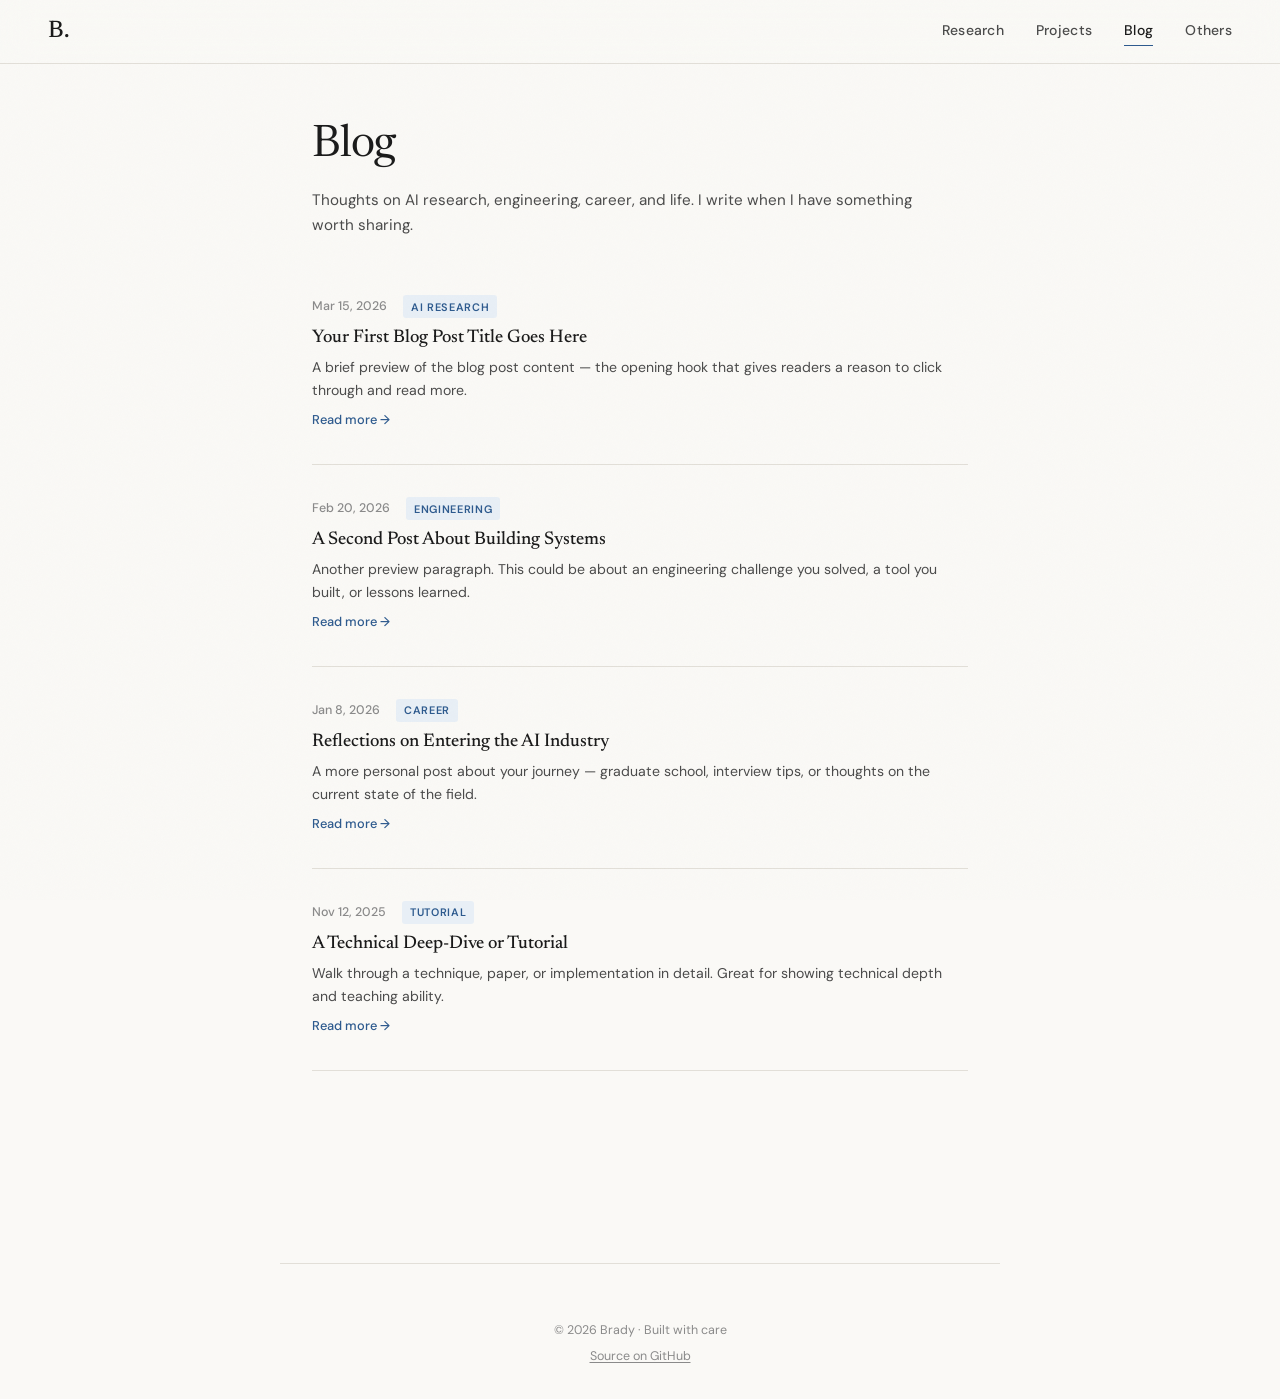
==== blog.html @ 0e578700 "Personal Webpage v1.0" ====
<!DOCTYPE html>
<html lang="en">
<head>
  <meta charset="UTF-8">
  <meta name="viewport" content="width=device-width, initial-scale=1.0">
  <title>Blog — Brady</title>
  <link rel="stylesheet" href="assets/css/style.css">
  <link rel="preconnect" href="https://fonts.googleapis.com">
  <link rel="preconnect" href="https://fonts.gstatic.com" crossorigin>
  <link href="https://fonts.googleapis.com/css2?family=Newsreader:ital,opsz,wght@0,6..72,300;0,6..72,400;0,6..72,500;1,6..72,300;1,6..72,400&family=DM+Sans:wght@300;400;500;600&display=swap" rel="stylesheet">
</head>
<body>
  <div class="grain"></div>
  <nav class="nav">
    <a href="index.html" class="nav-brand">B.</a>
    <div class="nav-links">
      <a href="research.html">Research</a>
      <a href="projects.html">Projects</a>
      <a href="blog.html" class="active">Blog</a>
      <a href="others.html">Others</a>
    </div>
    <button class="nav-toggle" aria-label="Menu"><span></span><span></span></button>
  </nav>

  <main class="page">
    <header class="page-header">
      <h1 class="page-title fade-in">Blog</h1>
      <p class="page-desc fade-in d1">Thoughts on AI research, engineering, career, and life. I write when I have something worth sharing.</p>
    </header>

    <section class="section">
      <div class="blog-list">
        <a href="#" class="blog-item fade-in">
          <div class="blog-meta">
            <time>Mar 15, 2026</time>
            <span class="blog-tag">AI Research</span>
          </div>
          <h3>Your First Blog Post Title Goes Here</h3>
          <p>A brief preview of the blog post content — the opening hook that gives readers a reason to click through and read more.</p>
          <span class="blog-read-more">Read more →</span>
        </a>
        <a href="#" class="blog-item fade-in">
          <div class="blog-meta">
            <time>Feb 20, 2026</time>
            <span class="blog-tag">Engineering</span>
          </div>
          <h3>A Second Post About Building Systems</h3>
          <p>Another preview paragraph. This could be about an engineering challenge you solved, a tool you built, or lessons learned.</p>
          <span class="blog-read-more">Read more →</span>
        </a>
        <a href="#" class="blog-item fade-in">
          <div class="blog-meta">
            <time>Jan 8, 2026</time>
            <span class="blog-tag">Career</span>
          </div>
          <h3>Reflections on Entering the AI Industry</h3>
          <p>A more personal post about your journey — graduate school, interview tips, or thoughts on the current state of the field.</p>
          <span class="blog-read-more">Read more →</span>
        </a>
        <a href="#" class="blog-item fade-in">
          <div class="blog-meta">
            <time>Nov 12, 2025</time>
            <span class="blog-tag">Tutorial</span>
          </div>
          <h3>A Technical Deep-Dive or Tutorial</h3>
          <p>Walk through a technique, paper, or implementation in detail. Great for showing technical depth and teaching ability.</p>
          <span class="blog-read-more">Read more →</span>
        </a>
      </div>
    </section>
  </main>

  <footer class="footer">
    <p>© 2026 Brady · Built with care</p>
    <p class="footer-sub"><a href="https://github.com/brady0127/brady0127.github.io" target="_blank">Source on GitHub</a></p>
  </footer>
  <script src="assets/js/main.js"></script>
</body>
</html>
---- assets/css/style.css ----
/* ============================================================
   Brady — Personal Academic Homepage
   Aesthetic: Refined minimalism with editorial warmth
   Typography: Newsreader (serif display) + DM Sans (clean body)
   ============================================================ */

:root {
  --bg:          #faf9f6;
  --bg-warm:     #f5f3ee;
  --ink:         #1a1a1a;
  --ink-soft:    #4a4a4a;
  --ink-muted:   #8a8a8a;
  --accent:      #2d5a8e;
  --accent-hover:#1d3f66;
  --accent-light:#e8eff6;
  --border:      #e2dfd8;
  --card-bg:     #ffffff;
  --card-shadow: 0 1px 3px rgba(0,0,0,0.04), 0 4px 12px rgba(0,0,0,0.03);
  --card-hover:  0 2px 8px rgba(0,0,0,0.06), 0 8px 24px rgba(0,0,0,0.05);
  --space-xs: 0.25rem;
  --space-sm: 0.5rem;
  --space-md: 1rem;
  --space-lg: 2rem;
  --space-xl: 3.5rem;
  --space-2xl: 6rem;
  --max-w: 720px;
  --nav-h: 64px;
  --ease: cubic-bezier(0.25, 0.46, 0.45, 0.94);
}

*, *::before, *::after { margin: 0; padding: 0; box-sizing: border-box; }

html {
  font-size: 16px;
  scroll-behavior: smooth;
  -webkit-font-smoothing: antialiased;
  -moz-osx-font-smoothing: grayscale;
}

body {
  font-family: 'DM Sans', -apple-system, BlinkMacSystemFont, sans-serif;
  background: var(--bg);
  color: var(--ink);
  line-height: 1.7;
  font-weight: 400;
  overflow-x: hidden;
}

.grain {
  position: fixed;
  inset: 0;
  pointer-events: none;
  z-index: 9999;
  opacity: 0.025;
  background-image: url("data:image/svg+xml,%3Csvg viewBox='0 0 256 256' xmlns='http://www.w3.org/2000/svg'%3E%3Cfilter id='n'%3E%3CfeTurbulence type='fractalNoise' baseFrequency='0.85' numOctaves='4' stitchTiles='stitch'/%3E%3C/filter%3E%3Crect width='100%25' height='100%25' filter='url(%23n)'/%3E%3C/svg%3E");
  background-size: 200px;
}

a { color: var(--accent); text-decoration: none; transition: color 0.2s var(--ease); }
a:hover { color: var(--accent-hover); }
::selection { background: var(--accent); color: #fff; }
img { max-width: 100%; display: block; }

/* ---- Navigation ---- */
.nav {
  position: fixed; top: 0; left: 0; right: 0;
  height: var(--nav-h);
  display: flex; align-items: center; justify-content: space-between;
  padding: 0 clamp(1.5rem, 4vw, 3rem);
  background: rgba(250, 249, 246, 0.85);
  backdrop-filter: blur(16px);
  -webkit-backdrop-filter: blur(16px);
  border-bottom: 1px solid var(--border);
  z-index: 1000;
}
.nav-brand {
  font-family: 'Newsreader', Georgia, serif;
  font-size: 1.5rem; font-weight: 500;
  color: var(--ink); letter-spacing: -0.02em;
}
.nav-brand:hover { color: var(--accent); }
.nav-links { display: flex; gap: 2rem; }
.nav-links a {
  font-size: 0.875rem; font-weight: 500;
  color: var(--ink-soft); letter-spacing: 0.02em;
  position: relative; padding-bottom: 2px;
}
.nav-links a::after {
  content: ''; position: absolute; bottom: -2px; left: 0;
  width: 0; height: 1.5px; background: var(--accent);
  transition: width 0.3s var(--ease);
}
.nav-links a:hover, .nav-links a.active { color: var(--ink); }
.nav-links a:hover::after, .nav-links a.active::after { width: 100%; }

.nav-toggle {
  display: none; background: none; border: none;
  cursor: pointer; width: 24px; height: 20px; position: relative;
}
.nav-toggle span {
  display: block; width: 100%; height: 2px;
  background: var(--ink); position: absolute; left: 0;
  transition: 0.3s var(--ease);
}
.nav-toggle span:first-child { top: 4px; }
.nav-toggle span:last-child { bottom: 4px; }

/* ---- Main Layout ---- */
main {
  max-width: var(--max-w); margin: 0 auto;
  padding: calc(var(--nav-h) + var(--space-xl)) clamp(1.5rem, 4vw, 2rem) var(--space-2xl);
}
.page {
  max-width: var(--max-w); margin: 0 auto;
  padding: calc(var(--nav-h) + var(--space-xl)) clamp(1.5rem, 4vw, 2rem) var(--space-2xl);
}

/* ---- Hero ---- */
.hero { margin-bottom: var(--space-2xl); }
.hero-content { display: flex; align-items: flex-start; gap: var(--space-xl); }
.hero-text { flex: 1; }
.hero-greeting {
  font-size: 0.875rem; font-weight: 500; color: var(--ink-muted);
  letter-spacing: 0.08em; text-transform: uppercase; margin-bottom: var(--space-xs);
}
.hero-name {
  font-family: 'Newsreader', Georgia, serif;
  font-size: clamp(2.5rem, 6vw, 3.5rem); font-weight: 400;
  letter-spacing: -0.03em; line-height: 1.1; color: var(--ink);
  margin-bottom: var(--space-sm);
}
.hero-tagline {
  font-size: 1.05rem; color: var(--ink-soft); font-weight: 300;
  letter-spacing: 0.02em; margin-bottom: var(--space-lg);
}
.hero-bio {
  font-size: 0.95rem; color: var(--ink-soft); line-height: 1.75;
  margin-bottom: var(--space-md);
}

/* Social Icons */
.social-icons { display: flex; gap: 1rem; margin-top: var(--space-lg); }
.social-icons a {
  display: flex; align-items: center; justify-content: center;
  width: 38px; height: 38px; border-radius: 8px;
  color: var(--ink-soft); background: var(--bg-warm);
  transition: all 0.25s var(--ease);
}
.social-icons a:hover {
  color: var(--accent); background: var(--accent-light);
  transform: translateY(-2px);
}
.social-icons svg { width: 18px; height: 18px; }

/* Portrait */
.hero-portrait { flex-shrink: 0; }
.portrait-frame {
  width: 180px; height: 220px; border-radius: 12px;
  overflow: hidden; border: 1px solid var(--border); background: var(--bg-warm);
}
.portrait-frame img { width: 100%; height: 100%; object-fit: cover; }
.portrait-placeholder {
  width: 100%; height: 100%; display: flex; align-items: center;
  justify-content: center; font-size: 0.85rem; color: var(--ink-muted);
  text-align: center; font-style: italic;
}

/* ---- Sections ---- */
.section { margin-bottom: var(--space-2xl); }
.section-title {
  font-family: 'Newsreader', Georgia, serif;
  font-size: 1.35rem; font-weight: 400; color: var(--ink);
  letter-spacing: -0.01em; margin-bottom: var(--space-lg);
  padding-bottom: var(--space-sm); border-bottom: 1px solid var(--border);
}

/* ---- News ---- */
.news-list { display: flex; flex-direction: column; gap: var(--space-sm); }
.news-item { display: flex; gap: var(--space-lg); padding: var(--space-sm) 0; font-size: 0.9rem; line-height: 1.6; }
.news-date { flex-shrink: 0; width: 80px; color: var(--ink-muted); font-weight: 500; font-size: 0.8rem; letter-spacing: 0.02em; }
.news-text { color: var(--ink-soft); }

/* ---- Publications ---- */
.pub-list { display: flex; flex-direction: column; gap: var(--space-lg); }
.pub-item {
  padding-left: var(--space-md); border-left: 2px solid var(--border);
  transition: border-color 0.3s var(--ease);
}
.pub-item:hover { border-left-color: var(--accent); }
.pub-title {
  font-family: 'Newsreader', Georgia, serif;
  font-size: 1.05rem; font-weight: 500; color: var(--ink);
  line-height: 1.4; margin-bottom: 0.2rem;
}
.pub-authors { font-size: 0.85rem; color: var(--ink-soft); margin-bottom: 0.15rem; }
.pub-venue { font-size: 0.8rem; color: var(--ink-muted); }
.pub-venue a, .pub-links a { font-weight: 500; }
.pub-links { font-size: 0.8rem; color: var(--ink-muted); margin-top: 0.2rem; }
.pub-abstract {
  font-size: 0.83rem; color: var(--ink-muted); margin-top: 0.35rem;
  font-style: italic; line-height: 1.6;
}
.year-label {
  font-family: 'Newsreader', Georgia, serif;
  font-size: 1.15rem; font-weight: 400; color: var(--ink-muted);
  margin-bottom: var(--space-md); letter-spacing: 0.02em;
}

.see-more {
  display: inline-block; margin-top: var(--space-lg);
  font-size: 0.85rem; font-weight: 500; letter-spacing: 0.02em;
}

/* ---- Project Cards (Home) ---- */
.project-grid { display: grid; grid-template-columns: repeat(auto-fit, minmax(280px, 1fr)); gap: var(--space-md); }
.project-card {
  display: block; padding: var(--space-lg); background: var(--card-bg);
  border: 1px solid var(--border); border-radius: 10px;
  transition: all 0.3s var(--ease); color: var(--ink); text-decoration: none;
}
.project-card:hover {
  border-color: var(--accent); box-shadow: var(--card-hover);
  transform: translateY(-2px); color: var(--ink);
}
.project-card .project-tag {
  font-size: 0.7rem; font-weight: 600; color: var(--accent);
  text-transform: uppercase; letter-spacing: 0.08em;
}
.project-card h3 {
  font-family: 'Newsreader', Georgia, serif;
  font-size: 1.1rem; font-weight: 500; margin: 0.4rem 0 0.5rem;
}
.project-card p { font-size: 0.85rem; color: var(--ink-soft); line-height: 1.6; margin-bottom: 0.75rem; }
.project-tech { font-size: 0.75rem; color: var(--ink-muted); font-weight: 500; }

/* ---- Project Cards (Full Page) ---- */
.project-grid-full { display: grid; grid-template-columns: 1fr; gap: var(--space-lg); }
.project-card-full {
  padding: var(--space-lg); background: var(--card-bg);
  border: 1px solid var(--border); border-radius: 10px;
  transition: all 0.3s var(--ease);
}
.project-card-full:hover { border-color: var(--accent); box-shadow: var(--card-hover); }
.project-card-header { display: flex; align-items: center; justify-content: space-between; margin-bottom: var(--space-sm); }
.project-card-full h3 {
  font-family: 'Newsreader', Georgia, serif;
  font-size: 1.2rem; font-weight: 500; margin-bottom: var(--space-sm);
}
.project-desc { font-size: 0.9rem; color: var(--ink-soft); line-height: 1.7; margin-bottom: var(--space-md); }
.project-tech-tags { display: flex; flex-wrap: wrap; gap: 0.4rem; margin-bottom: var(--space-md); }
.project-tech-tags span {
  font-size: 0.72rem; font-weight: 500; padding: 0.2rem 0.6rem;
  background: var(--bg-warm); border-radius: 4px; color: var(--ink-soft); letter-spacing: 0.02em;
}
.project-links { display: flex; gap: var(--space-md); font-size: 0.8rem; font-weight: 500; }
.project-gh-link { color: var(--ink-muted); display: flex; align-items: center; }
.project-gh-link:hover { color: var(--accent); }
.project-gh-link svg { width: 20px; height: 20px; }

/* ---- Blog List ---- */
.blog-list { display: flex; flex-direction: column; }
.blog-item {
  display: block; padding: var(--space-lg) 0;
  border-bottom: 1px solid var(--border);
  color: var(--ink); text-decoration: none; transition: all 0.2s var(--ease);
}
.blog-item:first-child { padding-top: 0; }
.blog-item:hover h3 { color: var(--accent); }
.blog-meta { display: flex; align-items: center; gap: var(--space-md); margin-bottom: var(--space-sm); }
.blog-meta time { font-size: 0.78rem; color: var(--ink-muted); font-weight: 500; }
.blog-tag {
  font-size: 0.68rem; font-weight: 600; color: var(--accent);
  background: var(--accent-light); padding: 0.15rem 0.5rem;
  border-radius: 3px; text-transform: uppercase; letter-spacing: 0.06em;
}
.blog-item h3 {
  font-family: 'Newsreader', Georgia, serif;
  font-size: 1.15rem; font-weight: 500; margin-bottom: 0.3rem;
  transition: color 0.2s var(--ease); line-height: 1.35;
}
.blog-item p { font-size: 0.88rem; color: var(--ink-soft); line-height: 1.65; }
.blog-read-more { display: inline-block; margin-top: 0.4rem; font-size: 0.8rem; font-weight: 500; color: var(--accent); }

/* ---- Others / Misc ---- */
.misc-list { display: flex; flex-direction: column; gap: var(--space-sm); }
.misc-item { display: flex; gap: var(--space-lg); padding: var(--space-sm) 0; }
.misc-date { flex-shrink: 0; width: 80px; font-size: 0.8rem; font-weight: 500; color: var(--ink-muted); }
.misc-title { font-size: 0.92rem; color: var(--ink); font-weight: 400; }
.misc-detail { font-size: 0.8rem; color: var(--ink-muted); margin-top: 0.15rem; }
.reading-grid { display: grid; grid-template-columns: repeat(auto-fill, minmax(200px, 1fr)); gap: var(--space-md); }
.reading-item { padding: var(--space-md); background: var(--card-bg); border: 1px solid var(--border); border-radius: 8px; }
.reading-title {
  font-family: 'Newsreader', Georgia, serif;
  font-size: 0.95rem; font-weight: 500; color: var(--ink); margin-bottom: 0.15rem;
}
.reading-author { font-size: 0.8rem; color: var(--ink-muted); }

/* ---- Page Header ---- */
.page-header { margin-bottom: var(--space-xl); }
.page-title {
  font-family: 'Newsreader', Georgia, serif;
  font-size: clamp(2rem, 5vw, 2.8rem); font-weight: 400;
  letter-spacing: -0.02em; line-height: 1.15; margin-bottom: var(--space-md);
}
.page-desc { font-size: 0.95rem; color: var(--ink-soft); line-height: 1.7; max-width: 600px; }
.inline-link { font-weight: 500; text-decoration: underline; text-underline-offset: 3px; }

/* ---- Footer ---- */
.footer {
  max-width: var(--max-w); margin: 0 auto;
  padding: var(--space-xl) clamp(1.5rem, 4vw, 2rem) var(--space-lg);
  border-top: 1px solid var(--border); text-align: center;
  font-size: 0.78rem; color: var(--ink-muted);
}
.footer-sub { margin-top: 0.3rem; }
.footer a { color: var(--ink-muted); text-decoration: underline; text-underline-offset: 2px; }
.footer a:hover { color: var(--accent); }

/* ---- Animations ---- */
.fade-in {
  opacity: 0; transform: translateY(16px);
  animation: fadeUp 0.6s var(--ease) forwards;
}
.d1 { animation-delay: 0.08s; }
.d2 { animation-delay: 0.16s; }
.d3 { animation-delay: 0.24s; }
.d4 { animation-delay: 0.32s; }
.d5 { animation-delay: 0.4s; }
@keyframes fadeUp { to { opacity: 1; transform: translateY(0); } }

/* ---- Responsive ---- */
@media (max-width: 768px) {
  .nav-links { display: none; }
  .nav-links.open {
    display: flex; flex-direction: column; position: fixed;
    top: var(--nav-h); left: 0; right: 0; background: var(--bg);
    border-bottom: 1px solid var(--border);
    padding: var(--space-lg) clamp(1.5rem, 4vw, 3rem);
    gap: var(--space-md); z-index: 999;
  }
  .nav-toggle { display: block; }
  .hero-content { flex-direction: column-reverse; gap: var(--space-lg); }
  .portrait-frame { width: 140px; height: 170px; }
  .news-item { flex-direction: column; gap: 0.15rem; }
  .news-date { width: auto; }
  .misc-item { flex-direction: column; gap: 0.15rem; }
  .misc-date { width: auto; }
  .project-grid { grid-template-columns: 1fr; }
  .reading-grid { grid-template-columns: 1fr 1fr; }
}
@media (max-width: 480px) {
  .reading-grid { grid-template-columns: 1fr; }
}
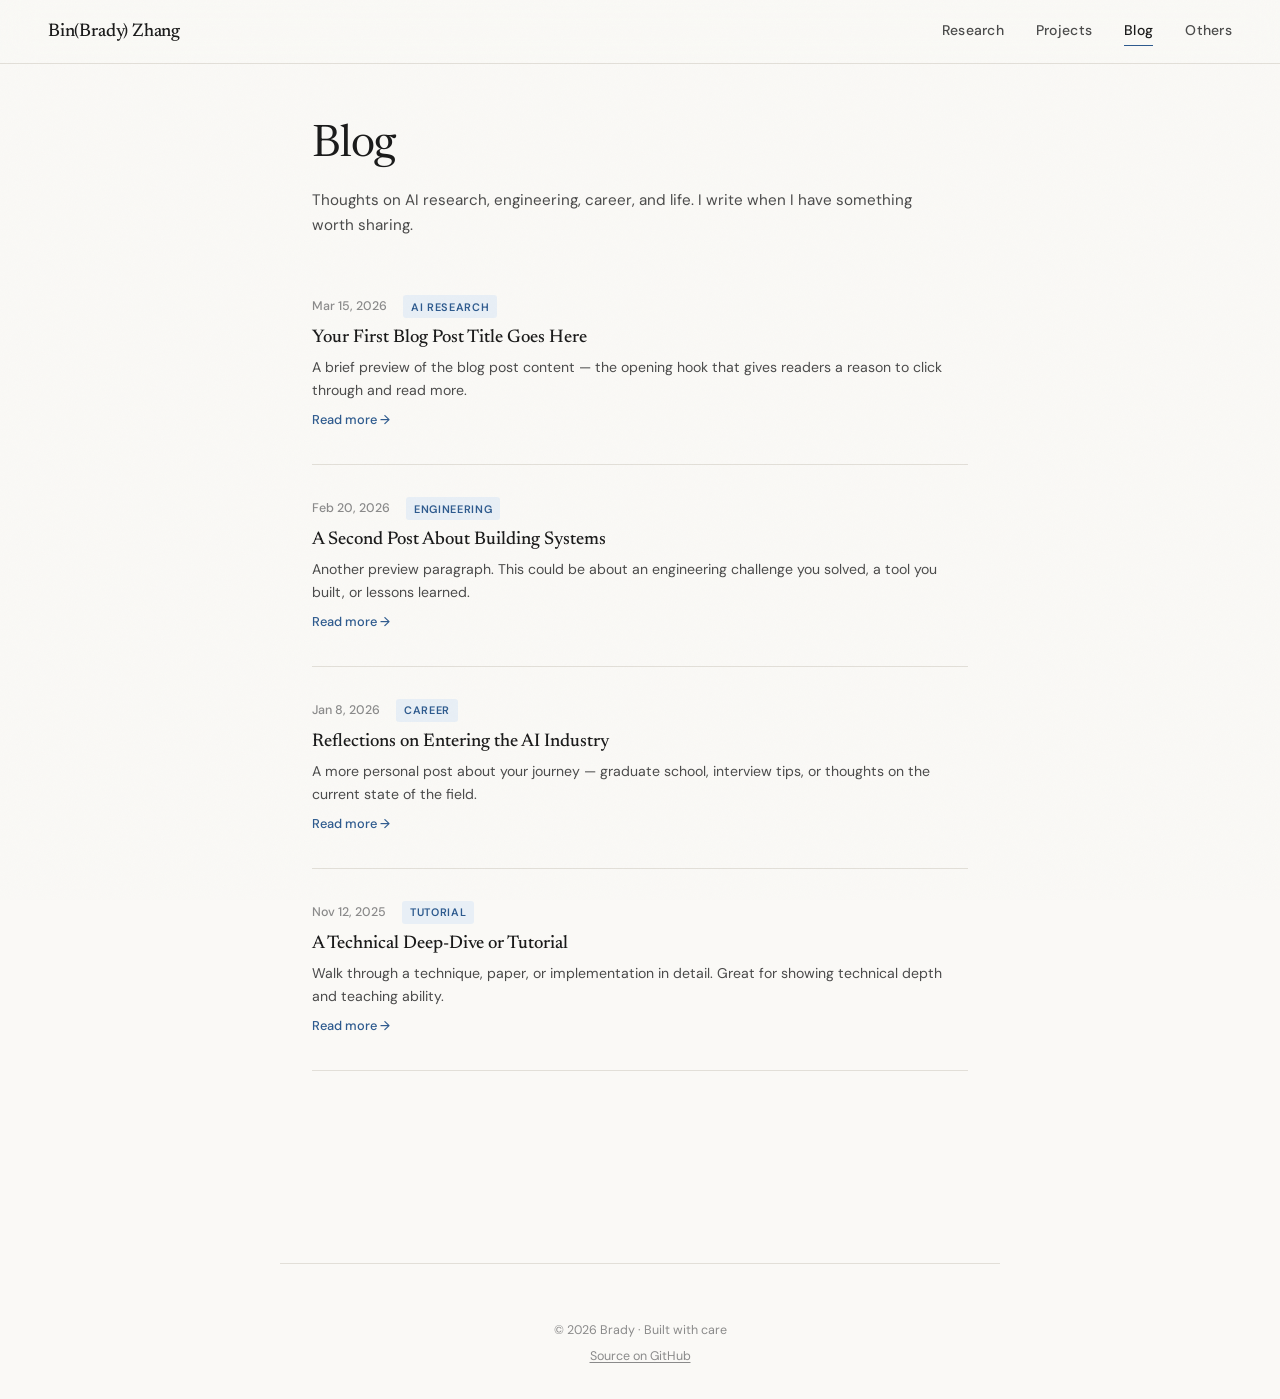
==== commit 9cea218f: "Update header brand to full name and add favicon - Replace "B." with "Bin(Brady) Zhang" in nav-brand" ====
--- a/blog.html
+++ b/blog.html
@@ -3,7 +3,8 @@
 <head>
   <meta charset="UTF-8">
   <meta name="viewport" content="width=device-width, initial-scale=1.0">
-  <title>Blog — Brady</title>
+  <title>Blog — Bin(Brady) Zhang</title>
+  <link rel="icon" type="image/svg+xml" href="favicon.svg">
   <link rel="stylesheet" href="assets/css/style.css">
   <link rel="preconnect" href="https://fonts.googleapis.com">
   <link rel="preconnect" href="https://fonts.gstatic.com" crossorigin>
@@ -12,7 +13,7 @@
 <body>
   <div class="grain"></div>
   <nav class="nav">
-    <a href="index.html" class="nav-brand">B.</a>
+    <a href="index.html" class="nav-brand">Bin(Brady) Zhang</a>
     <div class="nav-links">
       <a href="research.html">Research</a>
       <a href="projects.html">Projects</a>
--- a/assets/css/style.css
+++ b/assets/css/style.css
@@ -75,8 +75,9 @@
 }
 .nav-brand {
   font-family: 'Newsreader', Georgia, serif;
-  font-size: 1.5rem; font-weight: 500;
-  color: var(--ink); letter-spacing: -0.02em;
+  font-size: 1.15rem; font-weight: 500;
+  color: var(--ink); letter-spacing: -0.01em;
+  white-space: nowrap;
 }
 .nav-brand:hover { color: var(--accent); }
 .nav-links { display: flex; gap: 2rem; }
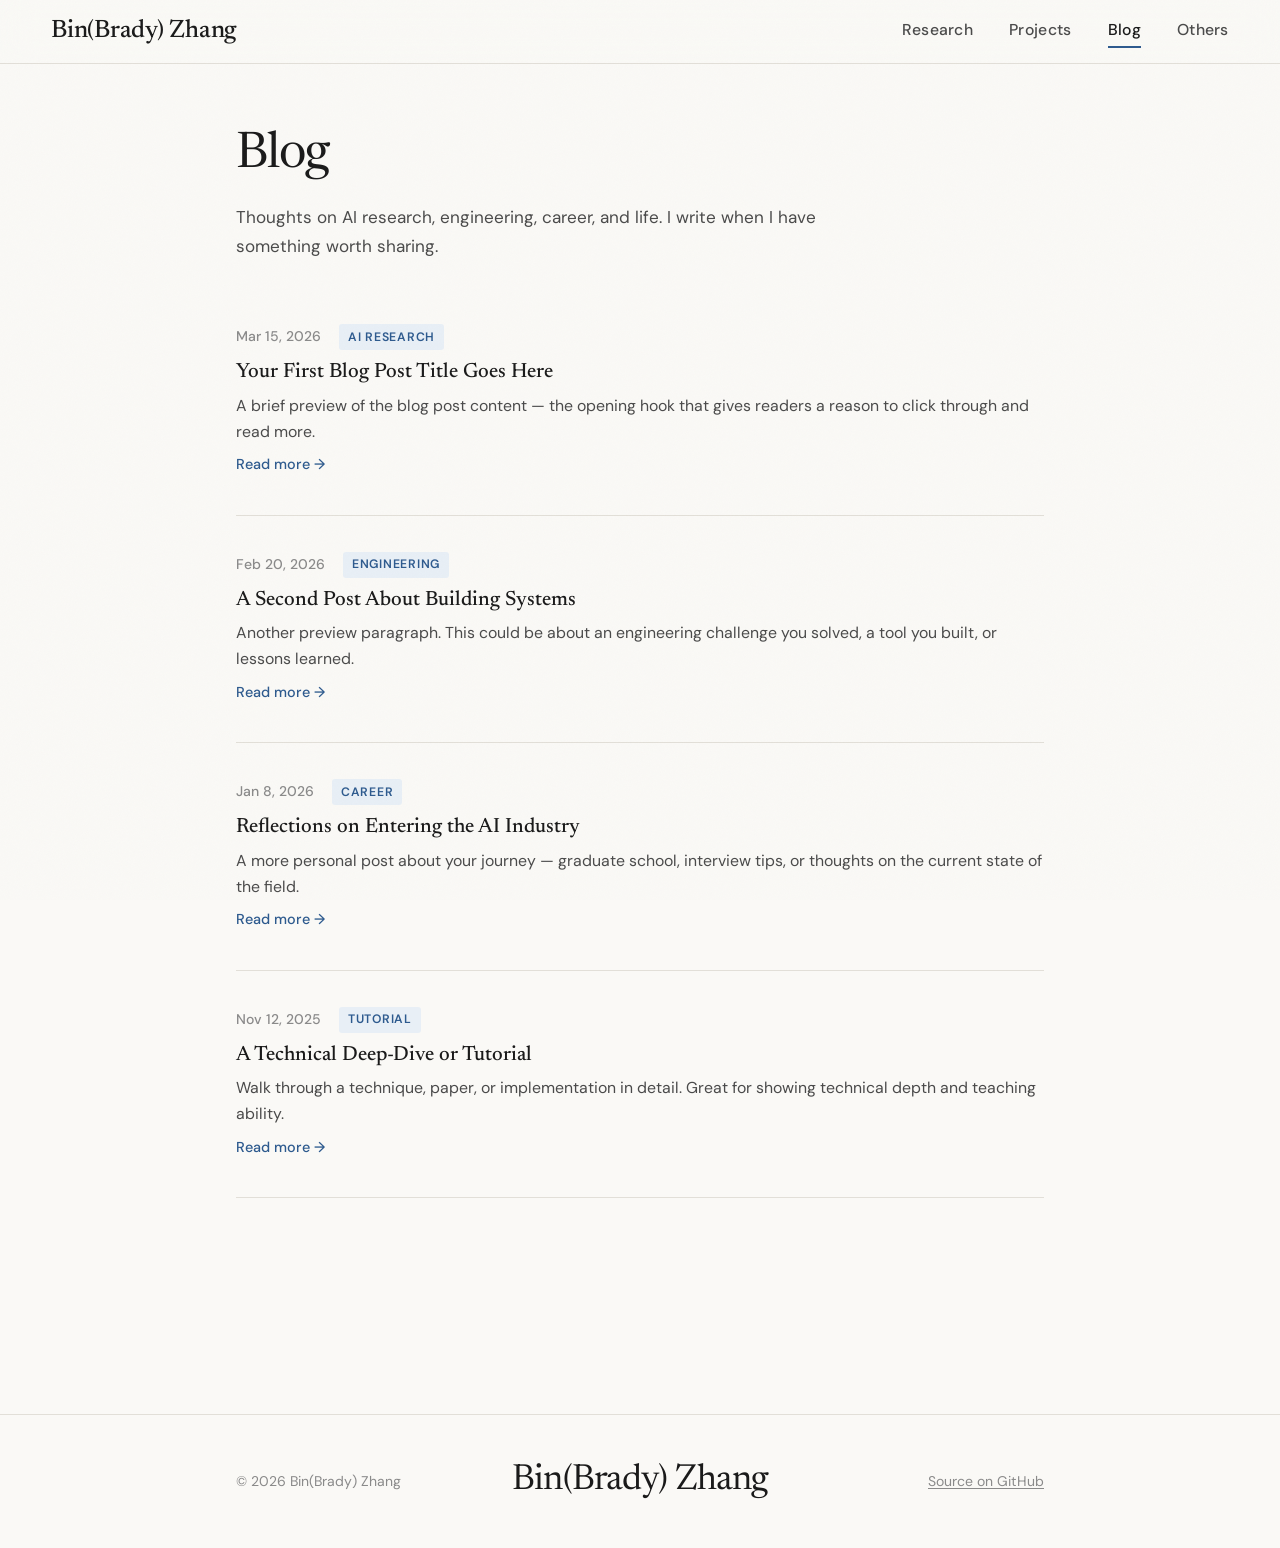
==== commit ad98cb50: "Refine favicon, layout width, font sizes, social icons, and footer - Favicon: use dominant-baseline=" ====
--- a/blog.html
+++ b/blog.html
@@ -72,8 +72,15 @@
   </main>
 
   <footer class="footer">
-    <p>© 2026 Brady · Built with care</p>
-    <p class="footer-sub"><a href="https://github.com/brady0127/brady0127.github.io" target="_blank">Source on GitHub</a></p>
+    <div class="footer-inner">
+      <div class="footer-left">
+        <p>© 2026 Bin(Brady) Zhang</p>
+      </div>
+      <div class="footer-center">Bin(Brady) Zhang</div>
+      <div class="footer-right">
+        <p><a href="https://github.com/brady0127/brady0127.github.io" target="_blank">Source on GitHub</a></p>
+      </div>
+    </div>
   </footer>
   <script src="assets/js/main.js"></script>
 </body>
--- a/assets/css/style.css
+++ b/assets/css/style.css
@@ -23,7 +23,7 @@
   --space-lg: 2rem;
   --space-xl: 3.5rem;
   --space-2xl: 6rem;
-  --max-w: 720px;
+  --max-w: 880px;
   --nav-h: 64px;
   --ease: cubic-bezier(0.25, 0.46, 0.45, 0.94);
 }
@@ -31,7 +31,7 @@
 *, *::before, *::after { margin: 0; padding: 0; box-sizing: border-box; }
 
 html {
-  font-size: 16px;
+  font-size: 18px;
   scroll-behavior: smooth;
   -webkit-font-smoothing: antialiased;
   -moz-osx-font-smoothing: grayscale;
@@ -75,7 +75,7 @@
 }
 .nav-brand {
   font-family: 'Newsreader', Georgia, serif;
-  font-size: 1.15rem; font-weight: 500;
+  font-size: 1.4rem; font-weight: 500;
   color: var(--ink); letter-spacing: -0.01em;
   white-space: nowrap;
 }
@@ -143,7 +143,7 @@
 .social-icons { display: flex; gap: 1rem; margin-top: var(--space-lg); }
 .social-icons a {
   display: flex; align-items: center; justify-content: center;
-  width: 38px; height: 38px; border-radius: 8px;
+  width: 2.375rem; height: 2.375rem; border-radius: 8px;
   color: var(--ink-soft); background: var(--bg-warm);
   transition: all 0.25s var(--ease);
 }
@@ -151,12 +151,12 @@
   color: var(--accent); background: var(--accent-light);
   transform: translateY(-2px);
 }
-.social-icons svg { width: 18px; height: 18px; }
+.social-icons svg { width: 1.125rem; height: 1.125rem; }
 
 /* Portrait */
 .hero-portrait { flex-shrink: 0; }
 .portrait-frame {
-  width: 180px; height: 220px; border-radius: 12px;
+  width: 11.25rem; height: 13.75rem; border-radius: 12px;
   overflow: hidden; border: 1px solid var(--border); background: var(--bg-warm);
 }
 .portrait-frame img { width: 100%; height: 100%; object-fit: cover; }
@@ -308,12 +308,23 @@
 
 /* ---- Footer ---- */
 .footer {
+  border-top: 1px solid var(--border);
+  font-size: 0.78rem; color: var(--ink-muted);
+}
+.footer-inner {
   max-width: var(--max-w); margin: 0 auto;
-  padding: var(--space-xl) clamp(1.5rem, 4vw, 2rem) var(--space-lg);
-  border-top: 1px solid var(--border); text-align: center;
-  font-size: 0.78rem; color: var(--ink-muted);
-}
-.footer-sub { margin-top: 0.3rem; }
+  padding: var(--space-lg) clamp(1.5rem, 4vw, 2rem);
+  display: grid; grid-template-columns: 1fr auto 1fr;
+  align-items: center; gap: var(--space-md);
+}
+.footer-left { text-align: left; }
+.footer-center {
+  font-family: 'Newsreader', Georgia, serif;
+  font-size: 2rem; font-weight: 400;
+  color: var(--ink); letter-spacing: -0.02em;
+  white-space: nowrap; text-align: center;
+}
+.footer-right { text-align: right; }
 .footer a { color: var(--ink-muted); text-decoration: underline; text-underline-offset: 2px; }
 .footer a:hover { color: var(--accent); }
 
@@ -348,6 +359,9 @@
   .misc-date { width: auto; }
   .project-grid { grid-template-columns: 1fr; }
   .reading-grid { grid-template-columns: 1fr 1fr; }
+  .footer-inner { grid-template-columns: 1fr; text-align: center; }
+  .footer-left, .footer-right { text-align: center; }
+  .footer-center { font-size: 1.5rem; }
 }
 @media (max-width: 480px) {
   .reading-grid { grid-template-columns: 1fr; }
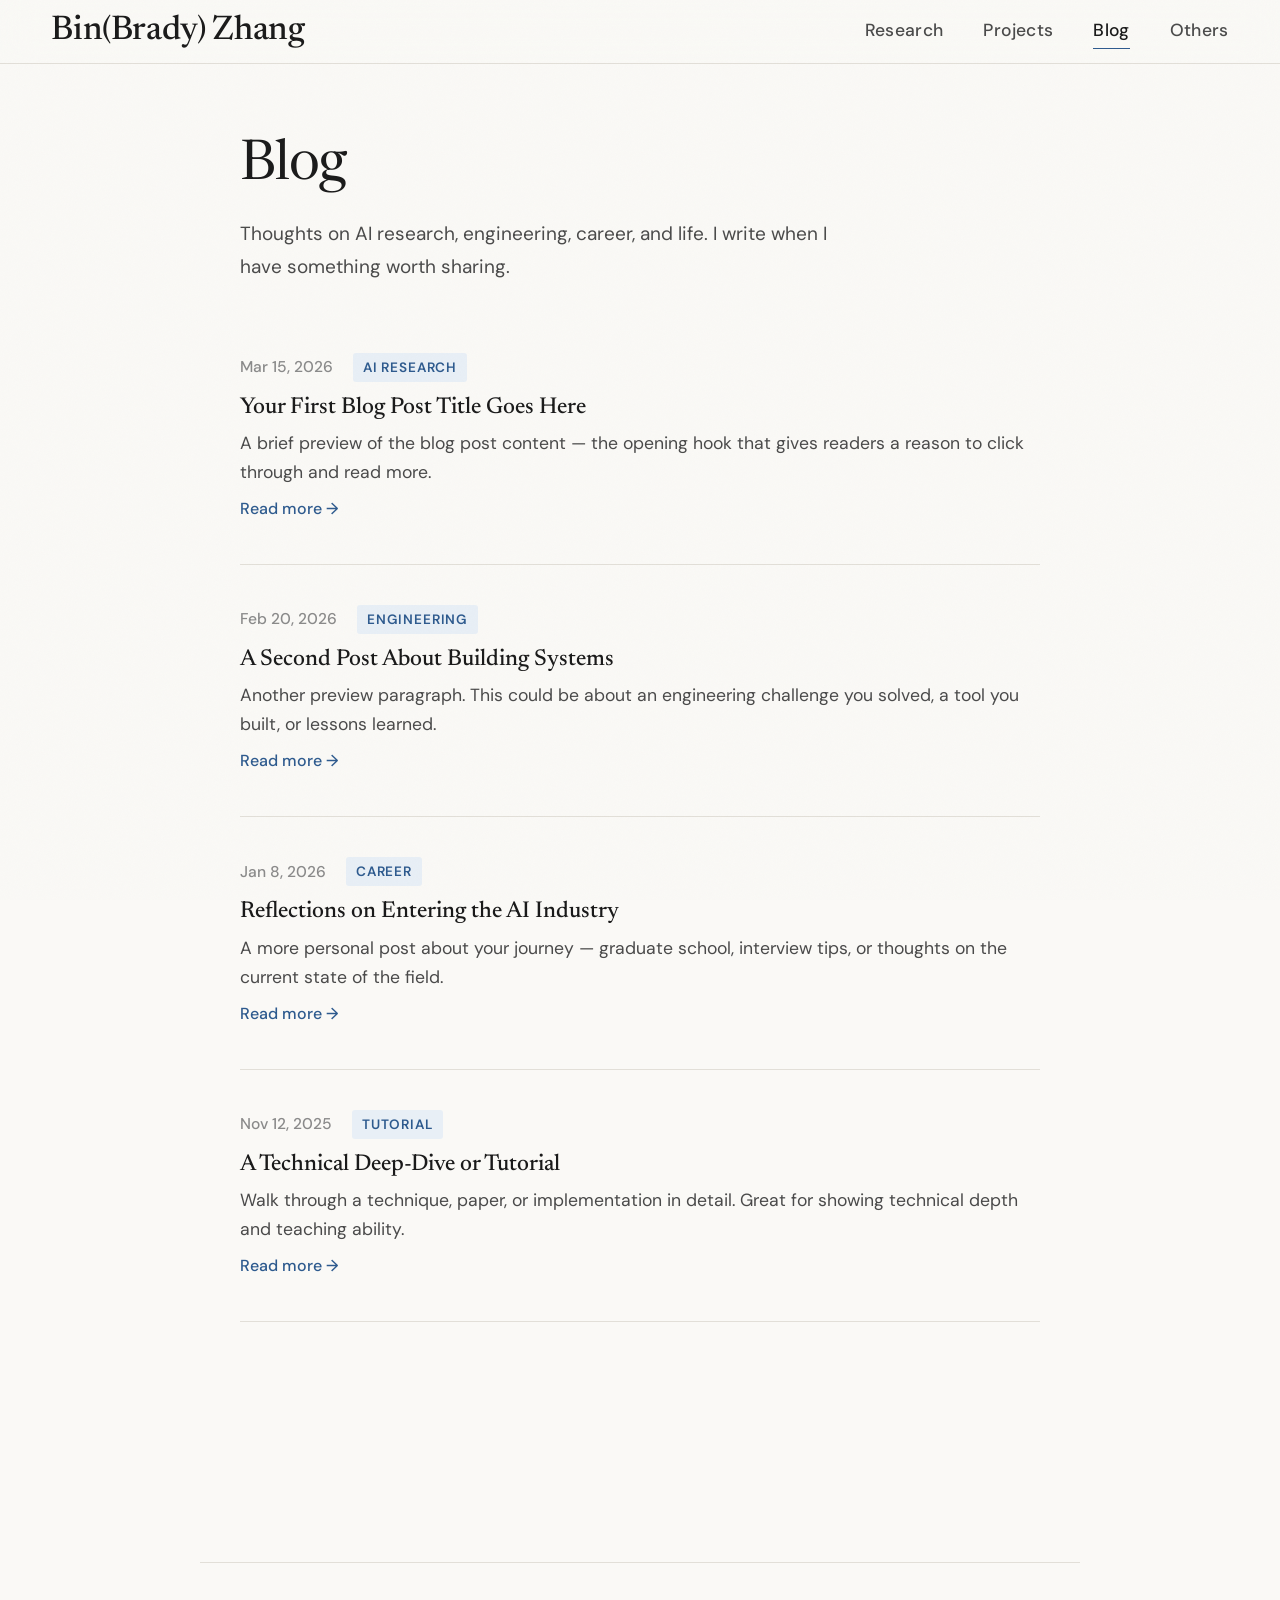
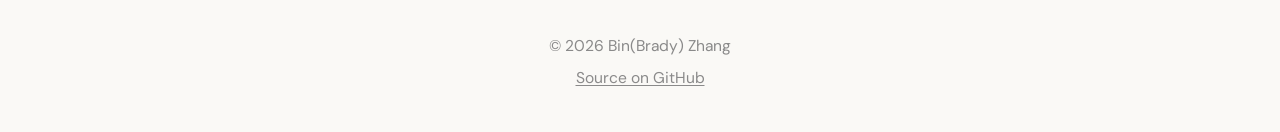
==== commit 21974a06: "Refine favicon, scale fonts, add globe section, revert footer Favicon: - Thinner "B" using font-weig" ====
--- a/blog.html
+++ b/blog.html
@@ -72,15 +72,8 @@
   </main>
 
   <footer class="footer">
-    <div class="footer-inner">
-      <div class="footer-left">
-        <p>© 2026 Bin(Brady) Zhang</p>
-      </div>
-      <div class="footer-center">Bin(Brady) Zhang</div>
-      <div class="footer-right">
-        <p><a href="https://github.com/brady0127/brady0127.github.io" target="_blank">Source on GitHub</a></p>
-      </div>
-    </div>
+    <p>© 2026 Bin(Brady) Zhang</p>
+    <p class="footer-sub"><a href="https://github.com/brady0127/brady0127.github.io" target="_blank">Source on GitHub</a></p>
   </footer>
   <script src="assets/js/main.js"></script>
 </body>
--- a/assets/css/style.css
+++ b/assets/css/style.css
@@ -31,7 +31,7 @@
 *, *::before, *::after { margin: 0; padding: 0; box-sizing: border-box; }
 
 html {
-  font-size: 18px;
+  font-size: 20px;
   scroll-behavior: smooth;
   -webkit-font-smoothing: antialiased;
   -moz-osx-font-smoothing: grayscale;
@@ -75,7 +75,7 @@
 }
 .nav-brand {
   font-family: 'Newsreader', Georgia, serif;
-  font-size: 1.4rem; font-weight: 500;
+  font-size: 1.7rem; font-weight: 500;
   color: var(--ink); letter-spacing: -0.01em;
   white-space: nowrap;
 }
@@ -308,25 +308,28 @@
 
 /* ---- Footer ---- */
 .footer {
-  border-top: 1px solid var(--border);
+  max-width: var(--max-w); margin: 0 auto;
+  padding: var(--space-xl) clamp(1.5rem, 4vw, 2rem) var(--space-lg);
+  border-top: 1px solid var(--border); text-align: center;
   font-size: 0.78rem; color: var(--ink-muted);
 }
-.footer-inner {
-  max-width: var(--max-w); margin: 0 auto;
-  padding: var(--space-lg) clamp(1.5rem, 4vw, 2rem);
-  display: grid; grid-template-columns: 1fr auto 1fr;
-  align-items: center; gap: var(--space-md);
-}
-.footer-left { text-align: left; }
-.footer-center {
-  font-family: 'Newsreader', Georgia, serif;
-  font-size: 2rem; font-weight: 400;
-  color: var(--ink); letter-spacing: -0.02em;
-  white-space: nowrap; text-align: center;
-}
-.footer-right { text-align: right; }
+.footer-sub { margin-top: 0.3rem; }
 .footer a { color: var(--ink-muted); text-decoration: underline; text-underline-offset: 2px; }
 .footer a:hover { color: var(--accent); }
+
+/* ---- Globe ---- */
+.globe-wrapper {
+  position: relative;
+  border-radius: 12px;
+  overflow: hidden;
+  background: linear-gradient(135deg, #0d1f35 0%, #1a3252 100%);
+}
+#globe-container { width: 100%; height: 480px; display: block; }
+.globe-hint {
+  position: absolute; bottom: var(--space-md); right: var(--space-md);
+  font-size: 0.7rem; color: rgba(255,255,255,0.38);
+  pointer-events: none; letter-spacing: 0.04em;
+}
 
 /* ---- Animations ---- */
 .fade-in {
@@ -359,9 +362,7 @@
   .misc-date { width: auto; }
   .project-grid { grid-template-columns: 1fr; }
   .reading-grid { grid-template-columns: 1fr 1fr; }
-  .footer-inner { grid-template-columns: 1fr; text-align: center; }
-  .footer-left, .footer-right { text-align: center; }
-  .footer-center { font-size: 1.5rem; }
+  #globe-container { height: 320px; }
 }
 @media (max-width: 480px) {
   .reading-grid { grid-template-columns: 1fr; }
